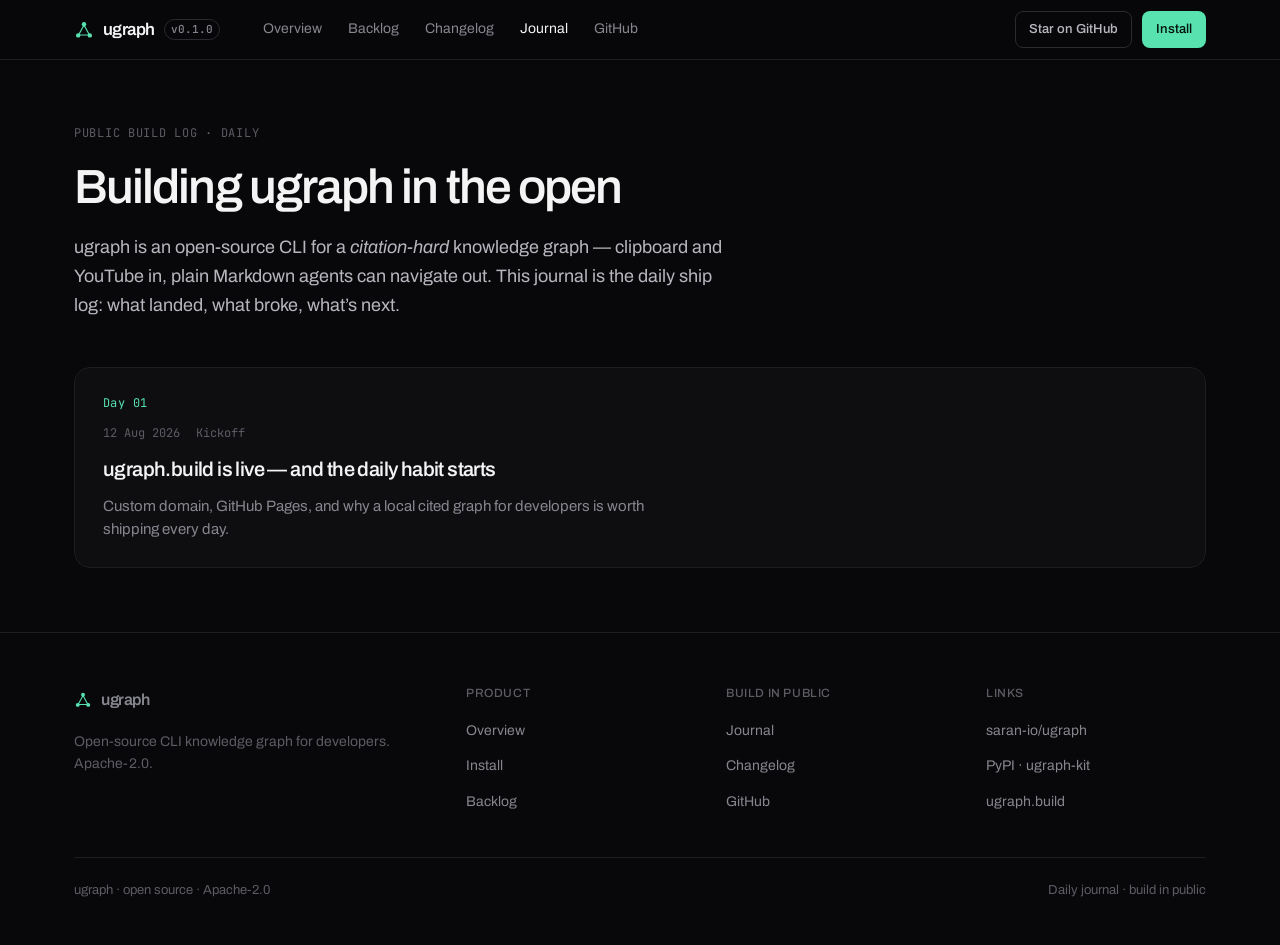
==== journal/index.html @ 85302495 "Ship Day 1 journal and wire ugraph.build for GitHub Pages. Adds CNAME, daily journal kickoff, and na" ====
<!doctype html>
<html lang="en">
<head>
<meta charset="utf-8">
<meta name="viewport" content="width=device-width, initial-scale=1">
<title>Build journal — ugraph</title>
<meta name="description" content="Daily public build log for ugraph — the open-source CLI that turns YouTube and clipboard into a cited, agent-navigable knowledge graph.">
<meta name="color-scheme" content="dark">
<link rel="canonical" href="https://ugraph.build/journal/">
<link rel="icon" href="data:image/svg+xml,<svg xmlns='http://www.w3.org/2000/svg' viewBox='0 0 32 32'><circle cx='16' cy='8' r='4' fill='%2357e2b0'/><circle cx='7' cy='24' r='4' fill='%2357e2b0'/><circle cx='25' cy='24' r='4' fill='%2357e2b0'/><path d='M16 8 7 24M16 8l9 16M7 24h18' stroke='%2357e2b0' stroke-width='1.6' fill='none'/></svg>">
<link rel="preconnect" href="https://fonts.googleapis.com">
<link rel="preconnect" href="https://fonts.gstatic.com" crossorigin>
<link href="https://fonts.googleapis.com/css2?family=Archivo:wght@400;500;600&family=JetBrains+Mono:wght@400;500&display=swap" rel="stylesheet">
<link rel="stylesheet" href="../assets/style.css">
</head>
<body>
<a class="skip" href="#main">Skip to content</a>

<header class="nav">
  <div class="wrap nav__inner">
    <a class="brand" href="../index.html">
      <svg width="20" height="20" viewBox="0 0 24 24" fill="none" aria-hidden="true">
        <path d="M12 6 5.5 18M12 6l6.5 12M5.5 18h13" stroke="#57e2b0" stroke-width="1.4" stroke-linecap="round"/>
        <circle cx="12" cy="5" r="2.6" fill="#57e2b0"/><circle cx="5" cy="18.5" r="2.6" fill="#57e2b0"/><circle cx="19" cy="18.5" r="2.6" fill="#57e2b0"/>
      </svg>
      ugraph <span class="brand__ver">v0.1.0</span>
    </a>
    <nav class="nav__links" id="navlinks" data-open="false" aria-label="Primary">
      <a href="../index.html">Overview</a>
      <a href="../backlog.html">Backlog</a>
      <a href="../changelog.html">Changelog</a>
      <a href="index.html" aria-current="page">Journal</a>
      <a href="https://github.com/saran-io/ugraph" rel="noopener">GitHub</a>
    </nav>
    <div class="nav__right">
      <a class="btn btn--ghost btn--sm" href="https://github.com/saran-io/ugraph" rel="noopener">Star on GitHub</a>
      <a class="btn btn--primary btn--sm" href="../index.html#install">Install</a>
      <button class="nav__toggle" id="navtoggle" aria-expanded="false" aria-controls="navlinks" aria-label="Toggle menu">
        <svg width="18" height="18" viewBox="0 0 24 24" fill="none" aria-hidden="true">
          <path d="M4 7h16M4 12h16M4 17h16" stroke="currentColor" stroke-width="1.6" stroke-linecap="round"/>
        </svg>
      </button>
    </div>
  </div>
</header>

<main id="main">
  <section class="section section--tight wrap">
    <p class="journal__kicker">Public build log · daily</p>
    <h1 style="font-size:clamp(2rem,4.4vw,3rem);letter-spacing:-.04em">Building ugraph in the open</h1>
    <p class="lede" style="margin-top:18px">
      ugraph is an open-source CLI for a <em>citation-hard</em> knowledge graph —
      clipboard and YouTube in, plain Markdown agents can navigate out.
      This journal is the daily ship log: what landed, what broke, what’s next.
    </p>

    <ol class="journal-list" style="margin-top:48px">
      <li>
        <a class="journal-card" href="2026-08-12-day-1.html">
          <span class="journal-card__day">Day 01</span>
          <span class="journal-card__meta">
            <time datetime="2026-08-12">12 Aug 2026</time>
            <span>Kickoff</span>
          </span>
          <strong>ugraph.build is live — and the daily habit starts</strong>
          <p>Custom domain, GitHub Pages, and why a local cited graph for developers is worth shipping every day.</p>
        </a>
      </li>
    </ol>
  </section>
</main>

<footer class="foot">
  <div class="wrap">
    <div class="foot__grid">
      <div class="foot__about">
        <a class="brand" href="../index.html" style="font-size:1rem">
          <svg width="18" height="18" viewBox="0 0 24 24" fill="none" aria-hidden="true">
            <path d="M12 6 5.5 18M12 6l6.5 12M5.5 18h13" stroke="#57e2b0" stroke-width="1.4" stroke-linecap="round"/>
            <circle cx="12" cy="5" r="2.6" fill="#57e2b0"/><circle cx="5" cy="18.5" r="2.6" fill="#57e2b0"/><circle cx="19" cy="18.5" r="2.6" fill="#57e2b0"/>
          </svg>
          ugraph
        </a>
        <p>Open-source CLI knowledge graph for developers. Apache-2.0.</p>
      </div>
      <div>
        <h4>Product</h4>
        <ul>
          <li><a href="../index.html">Overview</a></li>
          <li><a href="../index.html#install">Install</a></li>
          <li><a href="../backlog.html">Backlog</a></li>
        </ul>
      </div>
      <div>
        <h4>Build in public</h4>
        <ul>
          <li><a href="index.html">Journal</a></li>
          <li><a href="../changelog.html">Changelog</a></li>
          <li><a href="https://github.com/saran-io/ugraph">GitHub</a></li>
        </ul>
      </div>
      <div>
        <h4>Links</h4>
        <ul>
          <li><a href="https://github.com/saran-io/ugraph">saran-io/ugraph</a></li>
          <li><a href="https://pypi.org/project/ugraph-kit/">PyPI · ugraph-kit</a></li>
          <li><a href="https://ugraph.build">ugraph.build</a></li>
        </ul>
      </div>
    </div>
    <div class="foot__bottom">
      <span>ugraph · open source · Apache-2.0</span>
      <span>Daily journal · build in public</span>
    </div>
  </div>
</footer>

<script>
  (function () {
    var t = document.getElementById('navtoggle'), l = document.getElementById('navlinks');
    if (!t || !l) return;
    t.addEventListener('click', function () {
      var open = l.getAttribute('data-open') === 'true';
      l.setAttribute('data-open', String(!open));
      t.setAttribute('aria-expanded', String(!open));
    });
  })();
</script>
</body>
</html>
---- assets/style.css ----
/* ==========================================================================
   ugraph.dev — shared stylesheet
   Dark console world: near-black canvas, hairline rules, mono numerals,
   one mint "edge" accent borrowed from the graph the tool builds.
   ========================================================================== */

:root {
  /* canvas */
  --bg:          #08080a;
  --bg-raised:   #0e0e11;
  --bg-sunken:   #050506;
  --bg-hover:    #16161a;

  /* hairlines */
  --line:        #1c1c21;
  --line-strong: #2a2a31;

  /* ink */
  --ink:         #f4f4f5;
  --ink-2:       #b6b6be;
  --ink-3:       #86868f;
  --ink-4:       #5c5c65;

  /* signal — a CLI status palette, not decoration */
  --edge:        #57e2b0;   /* verified / links / primary */
  --edge-dim:    #2f7a63;
  --edge-wash:   rgba(87, 226, 176, .09);
  --amber:       #f2b544;   /* pending / stale */
  --amber-wash:  rgba(242, 181, 68, .10);
  --rose:        #f4726b;   /* failing / not shipped */
  --rose-wash:   rgba(244, 114, 107, .10);
  --violet:      #a99cf5;   /* model-driven steps */
  --violet-wash: rgba(169, 156, 245, .10);

  /* type */
  --sans: "Archivo", -apple-system, BlinkMacSystemFont, "Segoe UI", Helvetica, Arial, sans-serif;
  --mono: "JetBrains Mono", ui-monospace, "SF Mono", Menlo, Consolas, monospace;

  /* metrics */
  --gutter: 24px;
  --max: 1180px;
  --radius: 10px;
  --radius-lg: 16px;
  --nav-h: 60px;
}

*, *::before, *::after { box-sizing: border-box; }

html {
  scroll-behavior: smooth;
  scroll-padding-top: calc(var(--nav-h) + 24px);
  -webkit-text-size-adjust: 100%;
}
@media (prefers-reduced-motion: reduce) {
  html { scroll-behavior: auto; }
  *, *::before, *::after {
    animation-duration: .001ms !important;
    animation-iteration-count: 1 !important;
    transition-duration: .001ms !important;
  }
}

body {
  margin: 0;
  background: var(--bg);
  color: var(--ink);
  font-family: var(--sans);
  font-size: 16px;
  line-height: 1.6;
  -webkit-font-smoothing: antialiased;
  text-rendering: optimizeLegibility;
  overflow-x: hidden;
}

h1, h2, h3, h4 { margin: 0; font-weight: 560; letter-spacing: -.025em; line-height: 1.12; text-wrap: balance; }
p { margin: 0; }
a { color: inherit; }
img, svg { max-width: 100%; }
hr { border: 0; border-top: 1px solid var(--line); margin: 0; }

:focus-visible {
  outline: 2px solid var(--edge);
  outline-offset: 3px;
  border-radius: 4px;
}

.skip {
  position: absolute; left: 16px; top: -60px; z-index: 200;
  background: var(--edge); color: #04120d; font-weight: 600;
  padding: 10px 16px; border-radius: 8px; text-decoration: none;
  transition: top .18s ease;
}
.skip:focus { top: 12px; }

/* ---------- layout ------------------------------------------------------ */

.wrap {
  width: 100%;
  max-width: var(--max);
  margin-inline: auto;
  padding-inline: var(--gutter);
}

.section { padding-block: 92px; }
.section--tight { padding-block: 64px; }
.section-line { border-top: 1px solid var(--line); }

.section-head { max-width: 62ch; margin-bottom: 40px; }
.section-head h2 { font-size: clamp(1.65rem, 3.2vw, 2.35rem); }
.section-head p {
  margin-top: 14px; color: var(--ink-3);
  font-size: 1.0625rem; max-width: 66ch;
}

.lede { color: var(--ink-2); font-size: 1.125rem; max-width: 66ch; }

/* ---------- nav --------------------------------------------------------- */

.nav {
  position: sticky; top: 0; z-index: 100;
  height: var(--nav-h);
  border-bottom: 1px solid var(--line);
  background: rgba(8, 8, 10, .82);
  backdrop-filter: saturate(140%) blur(14px);
  -webkit-backdrop-filter: saturate(140%) blur(14px);
}
.nav__inner {
  height: 100%;
  display: flex; align-items: center; gap: 28px;
}
.brand {
  display: inline-flex; align-items: center; gap: 9px;
  text-decoration: none; font-weight: 600; letter-spacing: -.03em;
  font-size: 1.0625rem; flex: none;
}
.brand svg { display: block; }
.brand__ver {
  font-family: var(--mono); font-size: .6875rem; font-weight: 500;
  color: var(--ink-3); border: 1px solid var(--line-strong);
  padding: 1px 6px; border-radius: 999px; letter-spacing: 0;
}
.nav__links { display: flex; align-items: center; gap: 4px; margin-left: 4px; }
.nav__links a {
  text-decoration: none; color: var(--ink-3); font-size: .875rem;
  padding: 7px 11px; border-radius: 7px;
  transition: color .15s ease, background .15s ease;
}
.nav__links a:hover { color: var(--ink); background: var(--bg-hover); }
.nav__links a[aria-current="page"] { color: var(--ink); }
.nav__right { margin-left: auto; display: flex; align-items: center; gap: 10px; flex: none; }

.nav__toggle {
  display: none; background: none; border: 1px solid var(--line-strong);
  color: var(--ink-2); border-radius: 8px; padding: 6px 8px; cursor: pointer;
}

/* ---------- buttons ----------------------------------------------------- */

.btn {
  display: inline-flex; align-items: center; justify-content: center; gap: 8px;
  font-family: inherit; font-size: .9375rem; font-weight: 540;
  padding: 11px 18px; border-radius: 9px; text-decoration: none;
  border: 1px solid transparent; cursor: pointer; white-space: nowrap;
  transition: background .16s ease, border-color .16s ease, color .16s ease, transform .16s ease;
}
.btn--primary { background: var(--edge); color: #04140e; }
.btn--primary:hover { background: #6ef0c0; }
.btn--ghost { border-color: var(--line-strong); color: var(--ink-2); background: transparent; }
.btn--ghost:hover { border-color: #3a3a44; color: var(--ink); background: var(--bg-hover); }
.btn--sm { padding: 7px 13px; font-size: .8125rem; border-radius: 8px; }
.btn:active { transform: translateY(1px); }

/* ---------- hero -------------------------------------------------------- */

.hero {
  position: relative;
  padding-top: 84px; padding-bottom: 76px;
  border-bottom: 1px solid var(--line);
  overflow: hidden;
}
.hero::before {
  /* one soft mint bloom behind the headline; nothing decorative beyond it */
  content: ""; position: absolute; inset: 0; pointer-events: none;
  background: radial-gradient(ellipse 62% 58% at 16% -4%, rgba(87, 226, 176, .05), transparent 62%);
}
.hero__grid {
  position: relative;
  display: grid; grid-template-columns: minmax(0, 1.05fr) minmax(0, .95fr);
  gap: 56px; align-items: center;
}
.hero h1 {
  font-size: clamp(2.4rem, 5.4vw, 4rem);
  letter-spacing: -.042em; line-height: 1.03;
}
.hero h1 em { font-style: normal; color: var(--edge); }
.hero__sub {
  margin-top: 22px; color: var(--ink-2);
  font-size: 1.1875rem; line-height: 1.55; max-width: 34ch;
}
.hero__sub strong { color: var(--ink); font-weight: 540; }
.hero__cta { margin-top: 34px; display: flex; flex-wrap: wrap; gap: 12px; }
.hero__meta {
  margin-top: 30px; display: flex; flex-wrap: wrap; gap: 8px 18px;
  font-family: var(--mono); font-size: .75rem; color: var(--ink-4);
}
.hero__meta span { display: inline-flex; align-items: center; gap: 7px; }
.hero__meta span::before {
  content: ""; width: 5px; height: 5px; border-radius: 50%;
  background: var(--edge-dim);
}

/* ---------- terminal ---------------------------------------------------- */

.term {
  background: var(--bg-sunken);
  border: 1px solid var(--line);
  border-radius: var(--radius-lg);
  overflow: hidden;
  box-shadow: 0 24px 60px -30px rgba(0, 0, 0, .9);
}
.term__bar {
  display: flex; align-items: center; gap: 10px;
  padding: 11px 14px; border-bottom: 1px solid var(--line);
  background: var(--bg-raised);
}
.term__dots { display: flex; gap: 6px; }
.term__dots i { width: 9px; height: 9px; border-radius: 50%; background: #26262d; display: block; }
.term__title {
  font-family: var(--mono); font-size: .75rem; color: var(--ink-4); letter-spacing: -.01em;
}
.term__body {
  margin: 0; padding: 20px 20px 22px;
  font-family: var(--mono); font-size: .8125rem; line-height: 1.75;
  color: var(--ink-2); overflow-x: auto; white-space: pre;
}
.term__body::-webkit-scrollbar { height: 8px; }
.term__body::-webkit-scrollbar-thumb { background: #22222a; border-radius: 4px; }

.c-cmd  { color: var(--ink); }
.c-dim  { color: var(--ink-4); }
.c-ok   { color: var(--edge); }
.c-warn { color: var(--amber); }
.c-bad  { color: var(--rose); }
.c-key  { color: var(--violet); }
.c-str  { color: #8fd3ff; }

/* ---------- stat row ---------------------------------------------------- */

.stats {
  display: grid; grid-template-columns: repeat(4, minmax(0, 1fr));
  border-block: 1px solid var(--line);
}
.stats > div {
  padding: 30px var(--gutter);
  border-left: 1px solid var(--line);
}
.stats > div:first-child { border-left: 0; }
.stat__n {
  font-family: var(--mono); font-size: clamp(1.75rem, 3.4vw, 2.5rem);
  font-weight: 500; letter-spacing: -.05em; color: var(--ink); line-height: 1;
  font-variant-numeric: tabular-nums;
}
.stat__l { margin-top: 10px; color: var(--ink-3); font-size: .875rem; }
.stat__s { margin-top: 4px; color: var(--ink-4); font-size: .78125rem; }

/* ---------- pipeline rail ---------------------------------------------- */

.rail { position: relative; margin-top: 8px; }
.rail__track {
  display: grid; grid-template-columns: repeat(6, minmax(0, 1fr));
  gap: 0; border: 1px solid var(--line); border-radius: var(--radius-lg);
  overflow: hidden; background: var(--bg-raised);
}
.stage {
  padding: 22px 20px 24px; border-left: 1px solid var(--line);
  min-width: 0; position: relative;
}
.stage:first-child { border-left: 0; }
.stage__dot {
  display: block; width: 9px; height: 9px; border-radius: 50%; background: var(--edge);
  box-shadow: 0 0 0 4px var(--edge-wash);
}
.stage__name {
  margin-top: 16px; font-family: var(--mono); font-size: .8125rem;
  color: var(--ink); letter-spacing: -.01em;
}
.stage__by {
  margin-top: 6px; font-size: .75rem; color: var(--ink-4);
}
.stage__d { margin-top: 10px; font-size: .8125rem; color: var(--ink-3); line-height: 1.5; }
.stage[data-agent="model"] .stage__dot { background: var(--violet); box-shadow: 0 0 0 4px var(--violet-wash); }
.stage[data-agent="human"] .stage__dot { background: var(--amber); box-shadow: 0 0 0 4px var(--amber-wash); }

.rail__legend {
  margin-top: 16px; display: flex; flex-wrap: wrap; gap: 8px 22px;
  font-size: .8125rem; color: var(--ink-4);
}
.rail__legend span { display: inline-flex; align-items: center; gap: 8px; }
.rail__legend i { width: 8px; height: 8px; border-radius: 50%; display: block; }

/* ---------- feature cells ---------------------------------------------- */

.cells {
  display: grid; grid-template-columns: repeat(2, minmax(0, 1fr));
  border: 1px solid var(--line); border-radius: var(--radius-lg);
  overflow: hidden; background: var(--bg-raised);
}
.cell {
  padding: 34px 32px 36px; min-width: 0;
  border-left: 1px solid var(--line); border-top: 1px solid var(--line);
}
.cell:nth-child(-n+2) { border-top: 0; }
.cell:nth-child(odd) { border-left: 0; }
.cell__icon { color: var(--edge); }
.cell h3 { margin-top: 18px; font-size: 1.25rem; }
.cell p { margin-top: 12px; color: var(--ink-3); font-size: .9375rem; line-height: 1.6; }
.cell__art { margin-top: 24px; }

.snippet {
  background: var(--bg-sunken); border: 1px solid var(--line);
  border-radius: var(--radius); padding: 14px 16px;
  font-family: var(--mono); font-size: .78125rem; line-height: 1.7;
  color: var(--ink-2); overflow-x: auto; white-space: pre; margin: 0;
}

/* ---------- chips & pills ---------------------------------------------- */

.chips { display: flex; flex-wrap: wrap; gap: 8px; }
.chip {
  font-family: var(--mono); font-size: .75rem; color: var(--ink-2);
  border: 1px solid var(--line-strong); border-radius: 999px;
  padding: 5px 11px; background: var(--bg-raised); white-space: nowrap;
}
.chip--edge { color: var(--edge); border-color: var(--edge-dim); background: var(--edge-wash); }

.pill {
  display: inline-flex; align-items: center; gap: 6px;
  font-family: var(--mono); font-size: .6875rem; letter-spacing: .02em;
  text-transform: uppercase; padding: 3px 9px; border-radius: 999px;
  border: 1px solid var(--line-strong); color: var(--ink-3); white-space: nowrap;
}
.pill--shipped  { color: var(--edge);   border-color: var(--edge-dim);            background: var(--edge-wash); }
.pill--progress { color: var(--amber);  border-color: rgba(242,181,68,.35);       background: var(--amber-wash); }
.pill--planned  { color: var(--violet); border-color: rgba(169,156,245,.35);      background: var(--violet-wash); }
.pill--idea     { color: var(--ink-3);  border-color: var(--line-strong); }

/* ---------- tables ------------------------------------------------------ */

.table-scroll { overflow-x: auto; border: 1px solid var(--line); border-radius: var(--radius-lg); background: var(--bg-raised); }
table { width: 100%; border-collapse: collapse; min-width: 620px; }
thead th {
  text-align: left; font-weight: 500; font-size: .75rem; letter-spacing: .04em;
  text-transform: uppercase; color: var(--ink-4);
  padding: 14px 20px; border-bottom: 1px solid var(--line); white-space: nowrap;
}
tbody td { padding: 15px 20px; border-bottom: 1px solid var(--line); vertical-align: top; font-size: .9375rem; color: var(--ink-2); }
tbody tr:last-child td { border-bottom: 0; }
tbody tr:hover td { background: rgba(255, 255, 255, .014); }
td code, .mono { font-family: var(--mono); font-size: .8125rem; color: var(--ink); }
td code { white-space: nowrap; }
td.flag, td .flag, .flag { font-family: var(--mono); font-size: .78125rem; color: var(--ink-4); }

/* ---------- backlog board ---------------------------------------------- */

.board { display: grid; gap: 14px; }
.item {
  display: grid; grid-template-columns: minmax(0, 1fr) auto;
  gap: 12px 24px; align-items: start;
  border: 1px solid var(--line); border-radius: var(--radius);
  background: var(--bg-raised); padding: 20px 22px;
  transition: border-color .16s ease, background .16s ease;
}
.item:hover { border-color: var(--line-strong); background: var(--bg-hover); }
.item__id { font-family: var(--mono); font-size: .75rem; color: var(--ink-4); }
.item h3 { margin-top: 6px; font-size: 1.0625rem; font-weight: 540; letter-spacing: -.02em; }
.item p { margin-top: 8px; color: var(--ink-3); font-size: .9375rem; max-width: 78ch; }
.item__why { margin-top: 10px; font-size: .875rem; color: var(--ink-4); }
.item__why b { color: var(--ink-3); font-weight: 540; }
.item__meta { display: flex; flex-direction: column; align-items: flex-end; gap: 8px; }
.item__tags { display: flex; flex-wrap: wrap; gap: 6px; justify-content: flex-end; }

.group-head {
  display: flex; align-items: baseline; gap: 14px; flex-wrap: wrap;
  margin: 56px 0 20px; padding-bottom: 14px; border-bottom: 1px solid var(--line);
}
.group-head:first-of-type { margin-top: 0; }
.group-head h2 { font-size: 1.5rem; }
.group-head .count { font-family: var(--mono); font-size: .8125rem; color: var(--ink-4); }
.group-head p { color: var(--ink-4); font-size: .875rem; width: 100%; margin-top: 2px; }

/* ---------- changelog --------------------------------------------------- */

.release { display: grid; grid-template-columns: 200px minmax(0, 1fr); gap: 40px; padding-block: 46px; border-top: 1px solid var(--line); }
.release:first-of-type { border-top: 0; padding-top: 0; }
.release__side { position: sticky; top: calc(var(--nav-h) + 28px); align-self: start; }
.release__ver { font-family: var(--mono); font-size: 1.5rem; letter-spacing: -.04em; color: var(--ink); }
.release__date { margin-top: 8px; font-family: var(--mono); font-size: .8125rem; color: var(--ink-4); }
.release__tag { margin-top: 14px; }
.release h3 {
  font-family: var(--mono); font-size: .75rem; letter-spacing: .05em; text-transform: uppercase;
  color: var(--ink-4); font-weight: 500; margin-top: 30px;
}
.release h3:first-child { margin-top: 0; }
.changes { list-style: none; margin: 14px 0 0; padding: 0; display: grid; gap: 12px; }
.changes li { padding-left: 22px; position: relative; color: var(--ink-2); font-size: .9375rem; line-height: 1.6; }
.changes li::before {
  content: ""; position: absolute; left: 0; top: .62em;
  width: 7px; height: 1px; background: var(--edge-dim);
}
.changes li b { color: var(--ink); font-weight: 540; }
.changes li code { font-family: var(--mono); font-size: .8125rem; color: var(--edge); }

.note {
  border: 1px solid var(--line-strong); border-radius: var(--radius);
  background: var(--bg-raised); padding: 18px 20px;
  color: var(--ink-3); font-size: .9375rem; line-height: 1.6;
}
.note b { color: var(--ink-2); font-weight: 540; }

/* ---------- callout / faq ---------------------------------------------- */

.faq { display: grid; grid-template-columns: repeat(2, minmax(0, 1fr)); gap: 1px; background: var(--line); border: 1px solid var(--line); border-radius: var(--radius-lg); overflow: hidden; }
.faq > div { background: var(--bg-raised); padding: 28px 30px; }
.faq h3 { font-size: 1.0625rem; }
.faq p { margin-top: 10px; color: var(--ink-3); font-size: .9375rem; }

/* ---------- cta band ---------------------------------------------------- */

.band { border-top: 1px solid var(--line); background: var(--bg-raised); }
.band__inner { padding-block: 72px; display: grid; grid-template-columns: minmax(0, 1fr) auto; gap: 32px; align-items: center; }
.band h2 { font-size: clamp(1.5rem, 3vw, 2.125rem); }
.band p { margin-top: 12px; color: var(--ink-3); max-width: 56ch; }

/* ---------- footer ------------------------------------------------------ */

.foot { border-top: 1px solid var(--line); padding-block: 54px 44px; }
.foot__grid { display: grid; grid-template-columns: 1.6fr repeat(3, 1fr); gap: 40px; }
.foot h4 { font-size: .75rem; letter-spacing: .05em; text-transform: uppercase; color: var(--ink-4); font-weight: 500; }
.foot ul { list-style: none; margin: 16px 0 0; padding: 0; display: grid; gap: 10px; }
.foot a { color: var(--ink-3); text-decoration: none; font-size: .875rem; }
.foot a:hover { color: var(--ink); }
.foot__about p { margin-top: 14px; color: var(--ink-4); font-size: .875rem; max-width: 44ch; line-height: 1.6; }
.foot__bottom {
  margin-top: 44px; padding-top: 22px; border-top: 1px solid var(--line);
  display: flex; flex-wrap: wrap; gap: 12px 24px; justify-content: space-between;
  color: var(--ink-4); font-size: .8125rem;
}

/* ---------- hero graph motion ------------------------------------------ */

.gsvg .edge {
  stroke-dasharray: 200; stroke-dashoffset: 200;
  animation: draw 1.1s cubic-bezier(.2, .8, .3, 1) forwards;
}
.gsvg .edge:nth-of-type(2) { animation-delay: .07s; }
.gsvg .edge:nth-of-type(3) { animation-delay: .14s; }
.gsvg .edge:nth-of-type(4) { animation-delay: .21s; }
.gsvg .edge:nth-of-type(5) { animation-delay: .28s; }
.gsvg .edge:nth-of-type(6) { animation-delay: .35s; }
.gsvg .edge:nth-of-type(7) { animation-delay: .42s; }
@keyframes draw { to { stroke-dashoffset: 0; } }
@media (prefers-reduced-motion: reduce) {
  .gsvg .edge { stroke-dashoffset: 0; }
}

/* ---------- responsive -------------------------------------------------- */

@media (max-width: 1080px) {
  .rail__track { grid-template-columns: repeat(3, minmax(0, 1fr)); }
  .stage:nth-child(4) { border-left: 0; }
  .stage:nth-child(n+4) { border-top: 1px solid var(--line); }
}

@media (max-width: 900px) {
  .hero__grid { grid-template-columns: minmax(0, 1fr); gap: 44px; }
  .hero__sub { max-width: 52ch; }
  .stats { grid-template-columns: repeat(2, minmax(0, 1fr)); }
  .stats > div:nth-child(odd) { border-left: 0; }
  .stats > div:nth-child(n+3) { border-top: 1px solid var(--line); }
  .cells { grid-template-columns: minmax(0, 1fr); }
  .cell { border-left: 0; border-top: 1px solid var(--line); }
  .cell:first-child { border-top: 0; }
  .cell:nth-child(2) { border-top: 1px solid var(--line); }
  .faq { grid-template-columns: minmax(0, 1fr); }
  .band__inner { grid-template-columns: minmax(0, 1fr); }
  .release { grid-template-columns: minmax(0, 1fr); gap: 22px; }
  .release__side { position: static; display: flex; align-items: center; gap: 14px; flex-wrap: wrap; }
  .release__date, .release__tag { margin-top: 0; }
  .foot__grid { grid-template-columns: repeat(2, minmax(0, 1fr)); gap: 32px; }
}

/* The nav collapses well before the page does: six links plus two buttons stop
   fitting around 920px, which used to push the CTAs past the viewport edge. */
@media (max-width: 920px) {
  .nav__links {
    position: absolute; top: var(--nav-h); left: 0; right: 0;
    flex-direction: column; align-items: stretch; gap: 2px;
    background: var(--bg-raised); border-bottom: 1px solid var(--line);
    padding: 10px var(--gutter) 16px;
  }
  .nav__links[data-open="false"] { display: none; }
  .nav__links a { padding: 11px 12px; font-size: .9375rem; }
  .nav__toggle { display: inline-flex; }
  .nav__right .btn--ghost { display: none; }
}

@media (max-width: 760px) {
  .nav__right .btn { display: none; }
  .section { padding-block: 66px; }
  .hero { padding-top: 56px; padding-bottom: 56px; }
  .rail__track { grid-template-columns: minmax(0, 1fr); }
  .stage { border-left: 0; border-top: 1px solid var(--line); }
  .stage:first-child { border-top: 0; }
  .item { grid-template-columns: minmax(0, 1fr); }
  .item__meta { flex-direction: row; align-items: center; justify-content: flex-start; flex-wrap: wrap; }
  .item__tags { justify-content: flex-start; }
  .cell { padding: 28px 22px 30px; }
}

@media (max-width: 520px) {
  :root { --gutter: 18px; }
  .stats { grid-template-columns: minmax(0, 1fr); }
  .stats > div { border-left: 0; border-top: 1px solid var(--line); }
  .stats > div:first-child { border-top: 0; }
  .foot__grid { grid-template-columns: minmax(0, 1fr); }
  .term__body { font-size: .75rem; }
}

/* ---------- journal / daily posts -------------------------------------- */

.journal__kicker {
  font-family: var(--mono); font-size: .75rem; letter-spacing: .06em;
  text-transform: uppercase; color: var(--ink-4); margin: 0 0 18px;
}
.journal__kicker a { color: var(--ink-3); text-decoration: none; }
.journal__kicker a:hover { color: var(--edge); }

.journal-list { list-style: none; margin: 0; padding: 0; display: grid; gap: 14px; }
.journal-card {
  display: grid; gap: 10px; text-decoration: none;
  border: 1px solid var(--line); border-radius: var(--radius-lg);
  background: var(--bg-raised); padding: 26px 28px;
  transition: border-color .16s ease, background .16s ease;
}
.journal-card:hover { border-color: var(--line-strong); background: var(--bg-hover); }
.journal-card__day {
  font-family: var(--mono); font-size: .75rem; color: var(--edge);
  letter-spacing: .04em;
}
.journal-card__meta {
  display: flex; flex-wrap: wrap; gap: 10px 16px;
  font-family: var(--mono); font-size: .75rem; color: var(--ink-4);
}
.journal-card strong {
  font-size: 1.25rem; letter-spacing: -.03em; color: var(--ink); font-weight: 560;
}
.journal-card p { color: var(--ink-3); font-size: .9375rem; line-height: 1.55; max-width: 62ch; }

.post { max-width: 720px; }
.post h1 {
  font-size: clamp(2rem, 4.2vw, 2.85rem); letter-spacing: -.04em; line-height: 1.08;
}
.post__lede {
  margin-top: 22px; color: var(--ink-2); font-size: 1.125rem; line-height: 1.55;
}
.post__lede strong { color: var(--ink); font-weight: 540; }
.post__body { margin-top: 40px; }
.post__body h2 {
  margin-top: 36px; font-size: 1.25rem; letter-spacing: -.02em;
}
.post__body p, .post__body li {
  color: var(--ink-2); font-size: 1.025rem; line-height: 1.65;
}
.post__body p { margin-top: 14px; }
.post__body ul { margin: 14px 0 0; padding-left: 1.2em; display: grid; gap: 10px; }
.post__body a { color: var(--edge); text-decoration: none; }
.post__body a:hover { text-decoration: underline; }
.post__body code {
  font-family: var(--mono); font-size: .875rem; color: var(--edge);
  background: var(--edge-wash); padding: 1px 6px; border-radius: 5px;
}
.post__signoff {
  margin-top: 28px; padding-top: 22px; border-top: 1px solid var(--line);
  color: var(--ink-3) !important; font-style: italic;
}
.post__nav {
  margin-top: 48px; padding-top: 22px; border-top: 1px solid var(--line);
  display: flex; flex-wrap: wrap; gap: 16px; justify-content: space-between;
  font-size: .9375rem;
}
.post__nav a { color: var(--ink-3); text-decoration: none; }
.post__nav a:hover { color: var(--edge); }
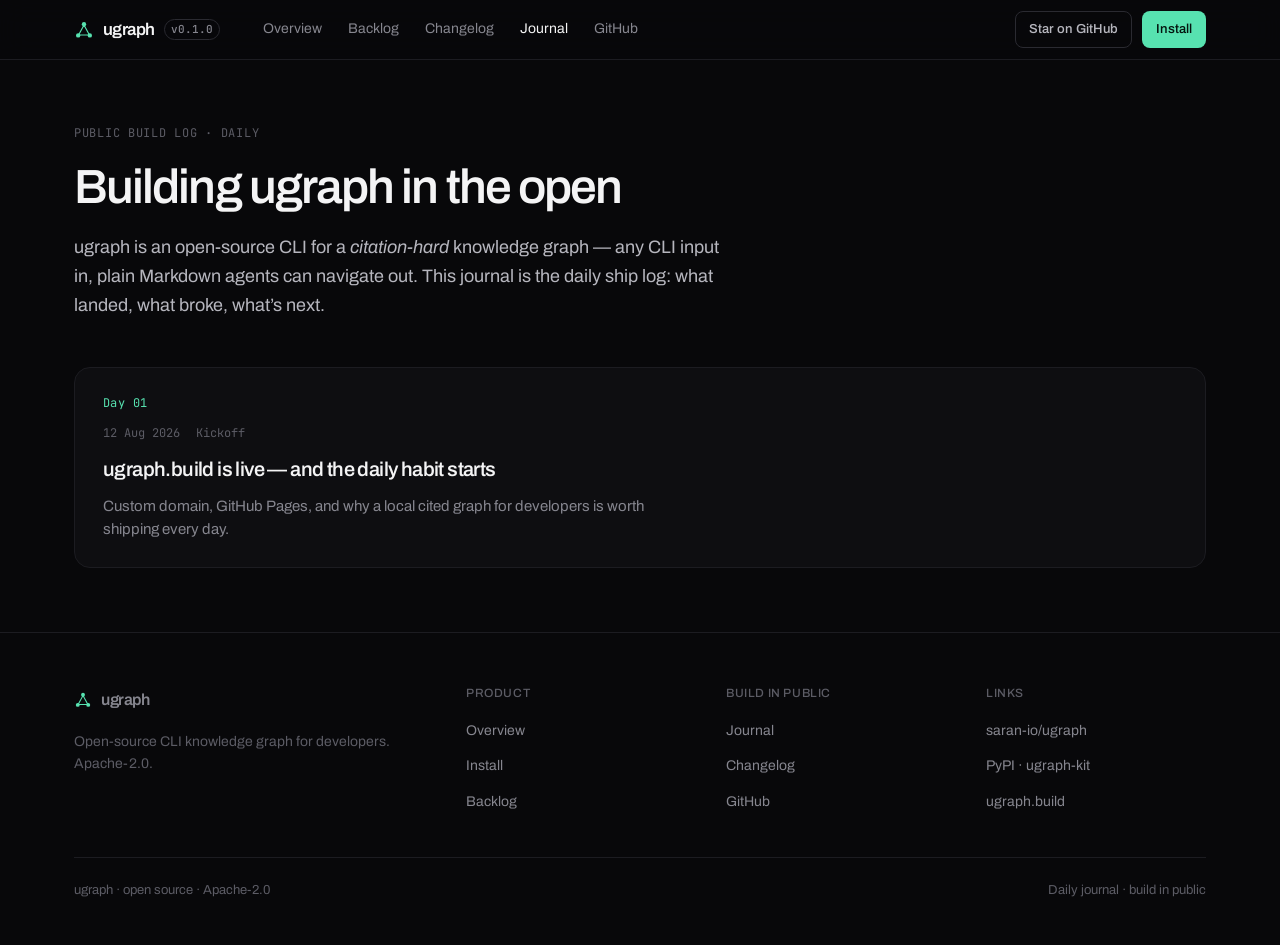
==== commit db163649: "Position ugraph as any-input CLI, not YouTube-only. Update site, journal, changelog, and README fram" ====
--- a/journal/index.html
+++ b/journal/index.html
@@ -4,7 +4,7 @@
 <meta charset="utf-8">
 <meta name="viewport" content="width=device-width, initial-scale=1">
 <title>Build journal — ugraph</title>
-<meta name="description" content="Daily public build log for ugraph — the open-source CLI that turns YouTube and clipboard into a cited, agent-navigable knowledge graph.">
+<meta name="description" content="Daily public build log for ugraph — the open-source CLI that turns any input into a cited, agent-navigable knowledge graph.">
 <meta name="color-scheme" content="dark">
 <link rel="canonical" href="https://ugraph.build/journal/">
 <link rel="icon" href="data:image/svg+xml,<svg xmlns='http://www.w3.org/2000/svg' viewBox='0 0 32 32'><circle cx='16' cy='8' r='4' fill='%2357e2b0'/><circle cx='7' cy='24' r='4' fill='%2357e2b0'/><circle cx='25' cy='24' r='4' fill='%2357e2b0'/><path d='M16 8 7 24M16 8l9 16M7 24h18' stroke='%2357e2b0' stroke-width='1.6' fill='none'/></svg>">
@@ -50,7 +50,7 @@
     <h1 style="font-size:clamp(2rem,4.4vw,3rem);letter-spacing:-.04em">Building ugraph in the open</h1>
     <p class="lede" style="margin-top:18px">
       ugraph is an open-source CLI for a <em>citation-hard</em> knowledge graph —
-      clipboard and YouTube in, plain Markdown agents can navigate out.
+      any CLI input in, plain Markdown agents can navigate out.
       This journal is the daily ship log: what landed, what broke, what’s next.
     </p>
 
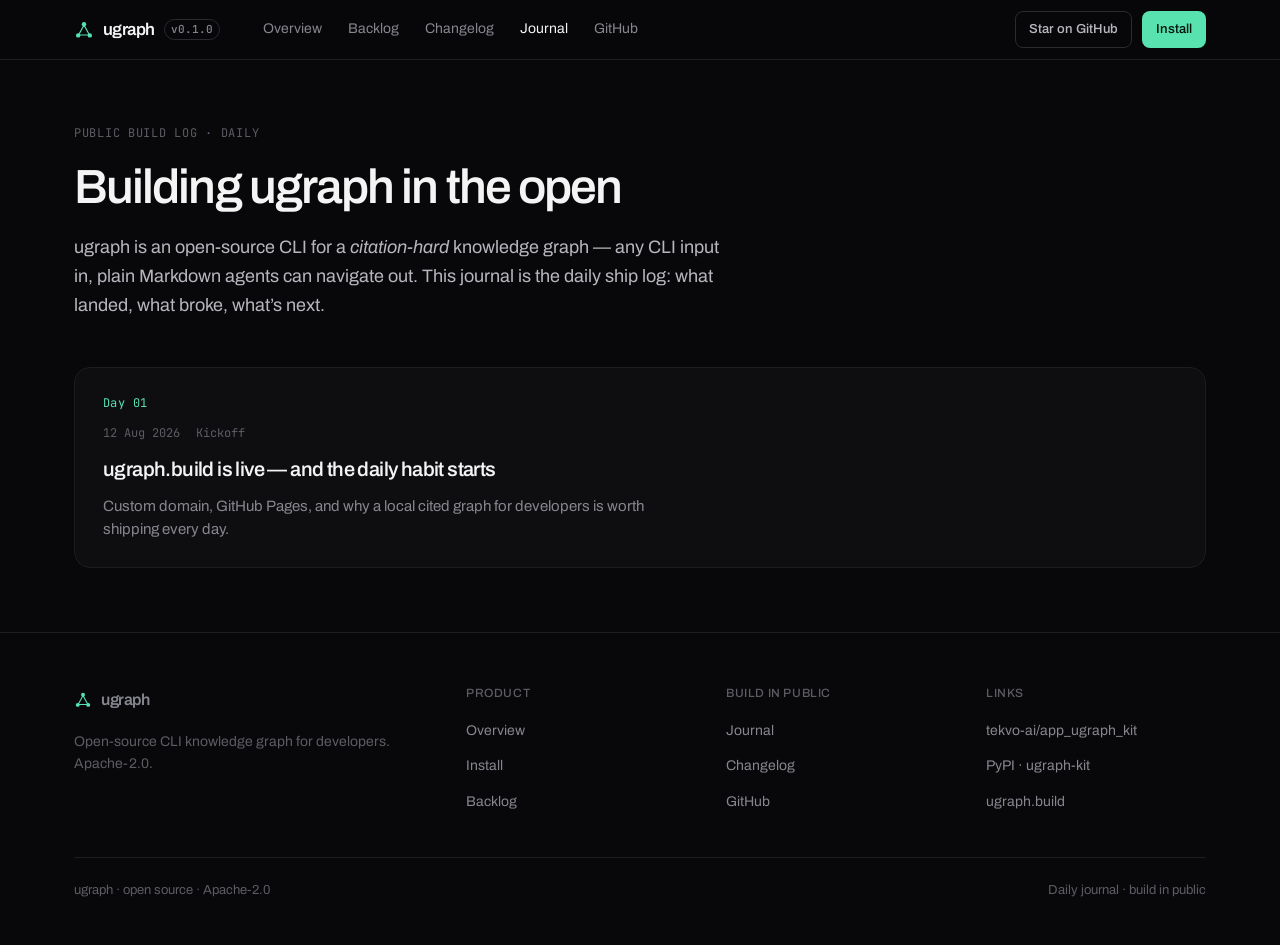
==== commit 67daf20d: "Point GitHub links to tekvo-ai/app_ugraph_kit. Canonical CLI repo is now under Tekvo open source." ====
--- a/journal/index.html
+++ b/journal/index.html
@@ -30,10 +30,10 @@
       <a href="../backlog.html">Backlog</a>
       <a href="../changelog.html">Changelog</a>
       <a href="index.html" aria-current="page">Journal</a>
-      <a href="https://github.com/saran-io/ugraph" rel="noopener">GitHub</a>
+      <a href="https://github.com/tekvo-ai/app_ugraph_kit" rel="noopener">GitHub</a>
     </nav>
     <div class="nav__right">
-      <a class="btn btn--ghost btn--sm" href="https://github.com/saran-io/ugraph" rel="noopener">Star on GitHub</a>
+      <a class="btn btn--ghost btn--sm" href="https://github.com/tekvo-ai/app_ugraph_kit" rel="noopener">Star on GitHub</a>
       <a class="btn btn--primary btn--sm" href="../index.html#install">Install</a>
       <button class="nav__toggle" id="navtoggle" aria-expanded="false" aria-controls="navlinks" aria-label="Toggle menu">
         <svg width="18" height="18" viewBox="0 0 24 24" fill="none" aria-hidden="true">
@@ -96,13 +96,13 @@
         <ul>
           <li><a href="index.html">Journal</a></li>
           <li><a href="../changelog.html">Changelog</a></li>
-          <li><a href="https://github.com/saran-io/ugraph">GitHub</a></li>
+          <li><a href="https://github.com/tekvo-ai/app_ugraph_kit">GitHub</a></li>
         </ul>
       </div>
       <div>
         <h4>Links</h4>
         <ul>
-          <li><a href="https://github.com/saran-io/ugraph">saran-io/ugraph</a></li>
+          <li><a href="https://github.com/tekvo-ai/app_ugraph_kit">tekvo-ai/app_ugraph_kit</a></li>
           <li><a href="https://pypi.org/project/ugraph-kit/">PyPI · ugraph-kit</a></li>
           <li><a href="https://ugraph.build">ugraph.build</a></li>
         </ul>
